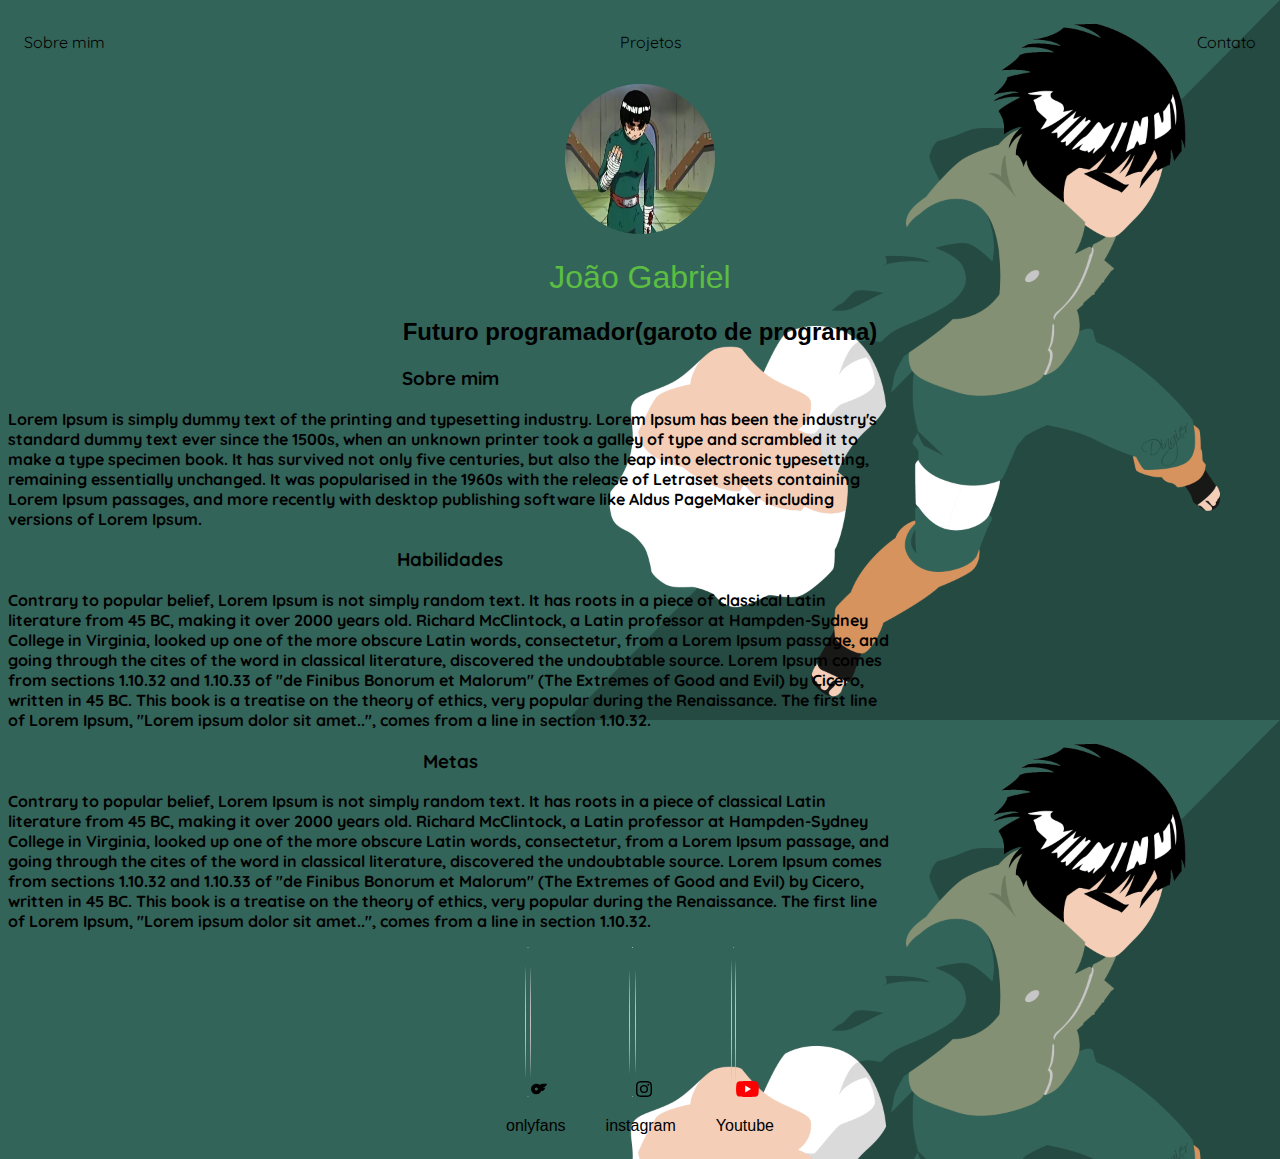
==== index.html @ d576b009 "teste" ====
<!DOCTYPE html>
<html lang="en">
<head>
    <meta charset="UTF-8">
    <meta name="viewport" content="width=device-width, initial-scale=1.0">
    <title>Gabs page</title>
    <link rel="stylesheet" href="index.css">
    <link rel="preconnect" href="https://fonts.googleapis.com">
<link rel="preconnect" href="https://fonts.gstatic.com" crossorigin>
<link href="https://fonts.googleapis.com/css2?family=Quicksand:wght@300..700&display=swap" rel="stylesheet">
</head>
<body>
    
        <nav>
            <ul>
                <li>
                    <a class="sobremimlink" href="index.html">Sobre mim</a>
                </li>
                <li>
                    <a class="projectslink" href="projects.html">Projetos</a>
                </li>
                <li>
                    <a class="contactslink" href="contacts.html">Contato</a>
                </li>
            </ul>
        </nav>
        <header>
        <div class="center">
            <img src="./image/rock lee.jpeg"></img>
        </div>
        <section>

            <div class="center">
                <h1>João Gabriel</h1>
                <h2>Futuro programador(garoto de programa)</h2>
            </div>
        </section>    

    </header>


    <main>
        <section>
            <div>
            <h3>Sobre mim</h3>
            <p class="sobremim">
                Lorem Ipsum is simply dummy text of the printing and typesetting industry. Lorem Ipsum has been the industry's standard dummy text ever since the 1500s, when an unknown printer took a galley of type and scrambled it to make a type specimen book. It has survived not only five centuries, but also the leap into electronic typesetting, remaining essentially unchanged. It was popularised in the 1960s with the release of Letraset sheets containing Lorem Ipsum passages, and more recently with desktop publishing software like Aldus PageMaker including versions of Lorem Ipsum.
            </p>
            </div>
            <div>
            <h3>Habilidades</h3>
            <p class="Habilidades">
                Contrary to popular belief, Lorem Ipsum is not simply random text. It has roots in a piece of classical Latin literature from 45 BC, making it over 2000 years old. Richard McClintock, a Latin professor at Hampden-Sydney College in Virginia, looked up one of the more obscure Latin words, consectetur, from a Lorem Ipsum passage, and going through the cites of the word in classical literature, discovered the undoubtable source. Lorem Ipsum comes from sections 1.10.32 and 1.10.33 of "de Finibus Bonorum et Malorum" (The Extremes of Good and Evil) by Cicero, written in 45 BC. This book is a treatise on the theory of ethics, very popular during the Renaissance. The first line of Lorem Ipsum, "Lorem ipsum dolor sit amet..", comes from a line in section 1.10.32.
            </p>
            </div>
            <div>
            <h3>Metas</h3>
            <p class="Metas">
                Contrary to popular belief, Lorem Ipsum is not simply random text. It has roots in a piece of classical Latin literature from 45 BC, making it over 2000 years old. Richard McClintock, a Latin professor at Hampden-Sydney College in Virginia, looked up one of the more obscure Latin words, consectetur, from a Lorem Ipsum passage, and going through the cites of the word in classical literature, discovered the undoubtable source. Lorem Ipsum comes from sections 1.10.32 and 1.10.33 of "de Finibus Bonorum et Malorum" (The Extremes of Good and Evil) by Cicero, written in 45 BC. This book is a treatise on the theory of ethics, very popular during the Renaissance. The first line of Lorem Ipsum, "Lorem ipsum dolor sit amet..", comes from a line in section 1.10.32.
            </p>
            </div>
        </section>

    </main>
    
    <footer>
        <a href="https://onlyfans.com" target="_blank" rel="noopener noreferrer">
        <img class="onlyfans"><svg xmlns="http://www.w3.org/2000/svg" width="1em" height="1em" viewBox="0 0 24 24"><path fill="currentColor" d="M24 4.003h-4.015c-3.45 0-5.3.197-6.748 1.957a7.996 7.996 0 1 0 2.103 9.211c3.182-.231 5.39-2.134 6.085-5.173c0 0-2.399.585-4.43 0c4.018-.777 6.333-3.037 7.005-5.995M5.61 11.999A2.391 2.391 0 0 1 9.28 9.97a2.966 2.966 0 0 1 2.998-2.528h.008c-.92 1.778-1.407 3.352-1.998 5.263A2.392 2.392 0 0 1 5.61 12Zm2.386-7.996a7.996 7.996 0 1 0 7.996 7.996a7.996 7.996 0 0 0-7.996-7.996m0 10.394A2.399 2.399 0 1 1 10.395 12a2.396 2.396 0 0 1-2.399 2.398Z"/></svg></img>
        <p>onlyfans</p></a>
        <a href="https://instagram.com" target="_blank" rel="noopener noreferrer">
        <img class="instagram"><svg xmlns="http://www.w3.org/2000/svg" width="16" height="16" fill="currentColor" class="bi bi-instagram" viewBox="0 0 16 16">
            <path d="M8 0C5.829 0 5.556.01 4.703.048 3.85.088 3.269.222 2.76.42a3.9 3.9 0 0 0-1.417.923A3.9 3.9 0 0 0 .42 2.76C.222 3.268.087 3.85.048 4.7.01 5.555 0 5.827 0 8.001c0 2.172.01 2.444.048 3.297.04.852.174 1.433.372 1.942.205.526.478.972.923 1.417.444.445.89.719 1.416.923.51.198 1.09.333 1.942.372C5.555 15.99 5.827 16 8 16s2.444-.01 3.298-.048c.851-.04 1.434-.174 1.943-.372a3.9 3.9 0 0 0 1.416-.923c.445-.445.718-.891.923-1.417.197-.509.332-1.09.372-1.942C15.99 10.445 16 10.173 16 8s-.01-2.445-.048-3.299c-.04-.851-.175-1.433-.372-1.941a3.9 3.9 0 0 0-.923-1.417A3.9 3.9 0 0 0 13.24.42c-.51-.198-1.092-.333-1.943-.372C10.443.01 10.172 0 7.998 0zm-.717 1.442h.718c2.136 0 2.389.007 3.232.046.78.035 1.204.166 1.486.275.373.145.64.319.92.599s.453.546.598.92c.11.281.24.705.275 1.485.039.843.047 1.096.047 3.231s-.008 2.389-.047 3.232c-.035.78-.166 1.203-.275 1.485a2.5 2.5 0 0 1-.599.919c-.28.28-.546.453-.92.598-.28.11-.704.24-1.485.276-.843.038-1.096.047-3.232.047s-2.39-.009-3.233-.047c-.78-.036-1.203-.166-1.485-.276a2.5 2.5 0 0 1-.92-.598 2.5 2.5 0 0 1-.6-.92c-.109-.281-.24-.705-.275-1.485-.038-.843-.046-1.096-.046-3.233s.008-2.388.046-3.231c.036-.78.166-1.204.276-1.486.145-.373.319-.64.599-.92s.546-.453.92-.598c.282-.11.705-.24 1.485-.276.738-.034 1.024-.044 2.515-.045zm4.988 1.328a.96.96 0 1 0 0 1.92.96.96 0 0 0 0-1.92m-4.27 1.122a4.109 4.109 0 1 0 0 8.217 4.109 4.109 0 0 0 0-8.217m0 1.441a2.667 2.667 0 1 1 0 5.334 2.667 2.667 0 0 1 0-5.334"/>
          </svg></img>
         <p>instagram</p></a>
        <a href="https://youtube.com" target="_blank" rel="noopener noreferrer">
        <img class="youtube"><svg xmlns="http://www.w3.org/2000/svg" width="1.43em" height="1em" viewBox="0 0 256 180"><path fill="#f00" d="M250.346 28.075A32.18 32.18 0 0 0 227.69 5.418C207.824 0 127.87 0 127.87 0S47.912.164 28.046 5.582A32.18 32.18 0 0 0 5.39 28.24c-6.009 35.298-8.34 89.084.165 122.97a32.18 32.18 0 0 0 22.656 22.657c19.866 5.418 99.822 5.418 99.822 5.418s79.955 0 99.82-5.418a32.18 32.18 0 0 0 22.657-22.657c6.338-35.348 8.291-89.1-.164-123.134"/><path fill="#fff" d="m102.421 128.06l66.328-38.418l-66.328-38.418z"/></svg></img>
        <p>Youtube</p>
        </a>
    </footer>
</body>
</html>
---- index.css ----
body {
    color:black;
    font-family: Arial, Helvetica, sans-serif;
    background-image: url(image/backgroundlee.png);
    background-size: 100%;
   
}
ul{
    display: flex;
    justify-content: space-between;
    list-style-type: none;
    align-items: center;
    padding: 16px;
}

a{
    color: white;
    text-decoration:none;
}

img{
    width: 150px;
    height: 150px;
    border-radius: 50%;
    border-color: #5bbe42;
}
    
.center {
    text-align: center;
    margin: 0 auto;

}

h1{
    color:#5bbe42;
    font-weight: 50;
}

h3{
    font-family:"Quicksand",Arial, Helvetica, sans-serif;
}

.sobremim{
    font-family: "Quicksand",Arial, Helvetica, sans-serif;
    color: black;
    font-weight: 700;
    text-align: left;
}

footer image {
    width: 10px;
    height: 10px;

}

footer{
    display: flex;
    justify-content: center;
    color: black;
}

.onlyfans {
    width: 10%;
    margin: auto;
    
}

.youtube {

    width: 10%;
    margin: auto;

}

.instagram {
    width: 10%;
    margin: auto;

}

  footer > a {
    margin-left: 20px;
    margin-right: 20px;
    text-align: center;
    color: black;

}

nav a{
    color: black;
    font-family: "Quicksand",Arial, Helvetica, sans-serif;
    border: 30px;
    border-radius: 50%;
}

.Habilidades{
    font-family: "Quicksand",Arial, Helvetica, sans-serif;
    color: black;
    font-weight: 700;
    text-align: left;
}

.Metas{
    font-family: "Quicksand",Arial, Helvetica, sans-serif;
    color: black;
    font-weight: 700;
    text-align: left;
}

main{
    text-align: center;
    margin-right: 30%;
}

.contactslink:hover{
    transition: 1s;
    color: #5bbe42;
}
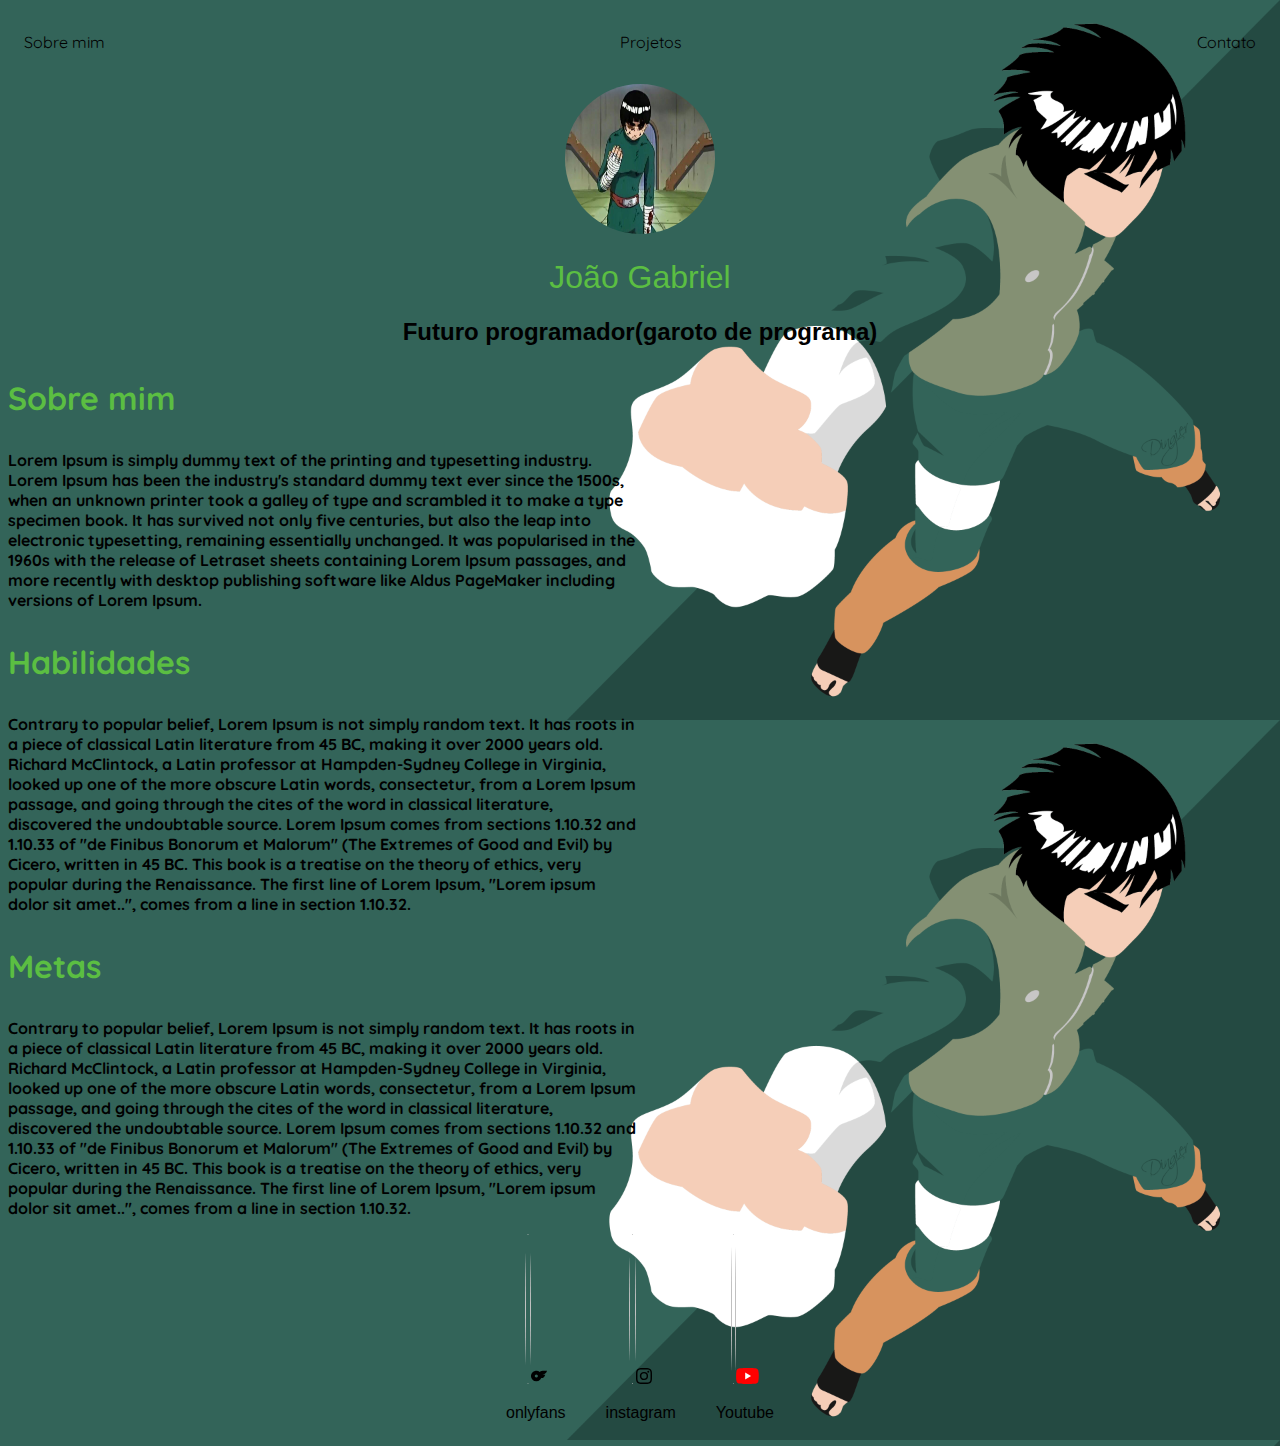
==== commit 8c65f062: "mudei o nome das class" ====
--- a/index.html
+++ b/index.html
@@ -49,13 +49,13 @@
             </div>
             <div>
             <h3>Habilidades</h3>
-            <p class="Habilidades">
+            <p class="habilidades">
                 Contrary to popular belief, Lorem Ipsum is not simply random text. It has roots in a piece of classical Latin literature from 45 BC, making it over 2000 years old. Richard McClintock, a Latin professor at Hampden-Sydney College in Virginia, looked up one of the more obscure Latin words, consectetur, from a Lorem Ipsum passage, and going through the cites of the word in classical literature, discovered the undoubtable source. Lorem Ipsum comes from sections 1.10.32 and 1.10.33 of "de Finibus Bonorum et Malorum" (The Extremes of Good and Evil) by Cicero, written in 45 BC. This book is a treatise on the theory of ethics, very popular during the Renaissance. The first line of Lorem Ipsum, "Lorem ipsum dolor sit amet..", comes from a line in section 1.10.32.
             </p>
             </div>
             <div>
             <h3>Metas</h3>
-            <p class="Metas">
+            <p class="metas">
                 Contrary to popular belief, Lorem Ipsum is not simply random text. It has roots in a piece of classical Latin literature from 45 BC, making it over 2000 years old. Richard McClintock, a Latin professor at Hampden-Sydney College in Virginia, looked up one of the more obscure Latin words, consectetur, from a Lorem Ipsum passage, and going through the cites of the word in classical literature, discovered the undoubtable source. Lorem Ipsum comes from sections 1.10.32 and 1.10.33 of "de Finibus Bonorum et Malorum" (The Extremes of Good and Evil) by Cicero, written in 45 BC. This book is a treatise on the theory of ethics, very popular during the Renaissance. The first line of Lorem Ipsum, "Lorem ipsum dolor sit amet..", comes from a line in section 1.10.32.
             </p>
             </div>
--- a/index.css
+++ b/index.css
@@ -34,10 +34,14 @@
 h1{
     color:#5bbe42;
     font-weight: 50;
+
 }
 
 h3{
     font-family:"Quicksand",Arial, Helvetica, sans-serif;
+    font-size: xx-large;
+    text-align: left;
+    color: #5bbe42;
 }
 
 .sobremim{
@@ -83,24 +87,22 @@
     margin-right: 20px;
     text-align: center;
     color: black;
-
 }
 
 nav a{
     color: black;
     font-family: "Quicksand",Arial, Helvetica, sans-serif;
     border: 30px;
-    border-radius: 50%;
 }
 
-.Habilidades{
+.habilidades{
     font-family: "Quicksand",Arial, Helvetica, sans-serif;
     color: black;
     font-weight: 700;
     text-align: left;
 }
 
-.Metas{
+.metas{
     font-family: "Quicksand",Arial, Helvetica, sans-serif;
     color: black;
     font-weight: 700;
@@ -108,13 +110,32 @@
 }
 
 main{
-    text-align: center;
-    margin-right: 30%;
+    text-align: right;
+    margin-right: 50%;
 }
 
 .contactslink:hover{
     transition: 1s;
     color: #5bbe42;
+    border: 5px green groove;
+    border-radius: 50%;
+    
+}
+
+.projectslink:hover{
+    transition: 1s;
+    color: #5bbe42;
+    border: 5px green groove;
+    border-radius: 50%;
+    
+}
+
+.sobremimlink:hover{
+    transition: 1s;
+    color: #5bbe42;
+    border: 5px green groove;
+    border-radius: 50%;
+    
 }
 
 
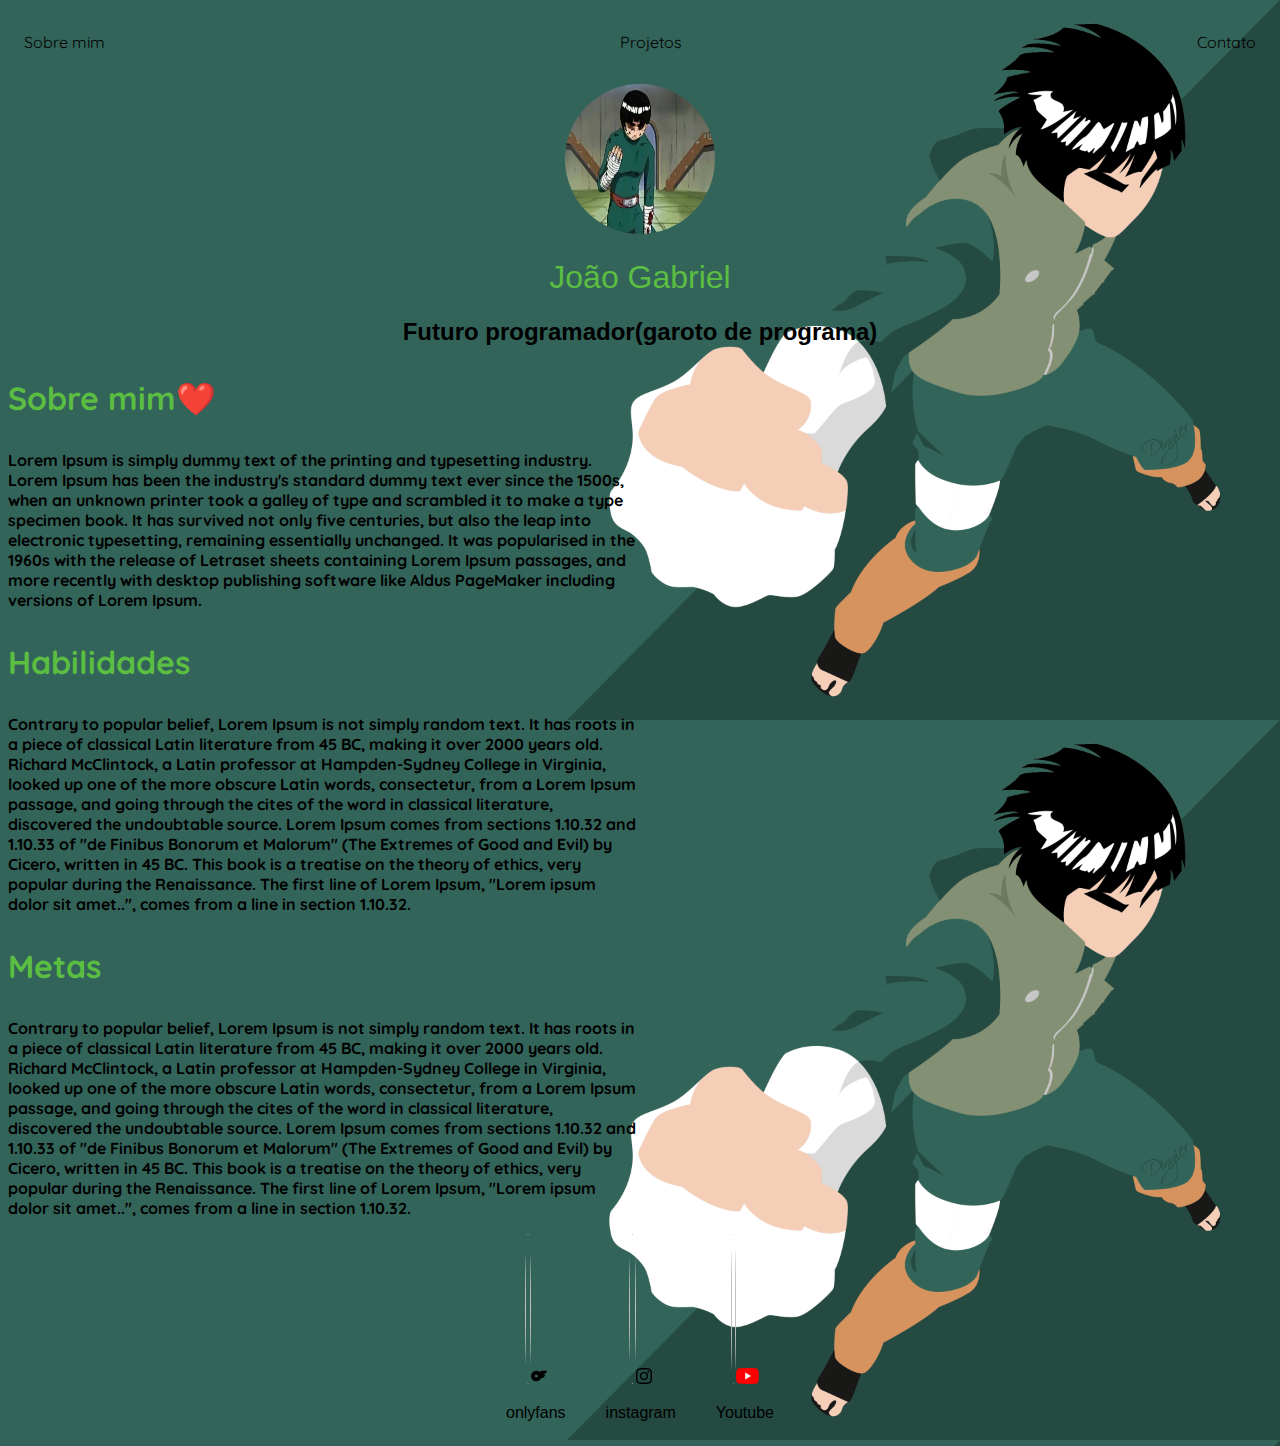
==== commit d7d3caad: "span" ====
--- a/index.html
+++ b/index.html
@@ -42,7 +42,7 @@
     <main>
         <section>
             <div>
-            <h3>Sobre mim</h3>
+            <h3>Sobre mim<span class="coracao">❤️</span></h3>
             <p class="sobremim">
                 Lorem Ipsum is simply dummy text of the printing and typesetting industry. Lorem Ipsum has been the industry's standard dummy text ever since the 1500s, when an unknown printer took a galley of type and scrambled it to make a type specimen book. It has survived not only five centuries, but also the leap into electronic typesetting, remaining essentially unchanged. It was popularised in the 1960s with the release of Letraset sheets containing Lorem Ipsum passages, and more recently with desktop publishing software like Aldus PageMaker including versions of Lorem Ipsum.
             </p>
--- a/index.css
+++ b/index.css
@@ -138,6 +138,9 @@
     
 }
 
+.coracao{
+    color: red;
+}
 
 
 
@@ -148,3 +151,4 @@
 
 
 
+
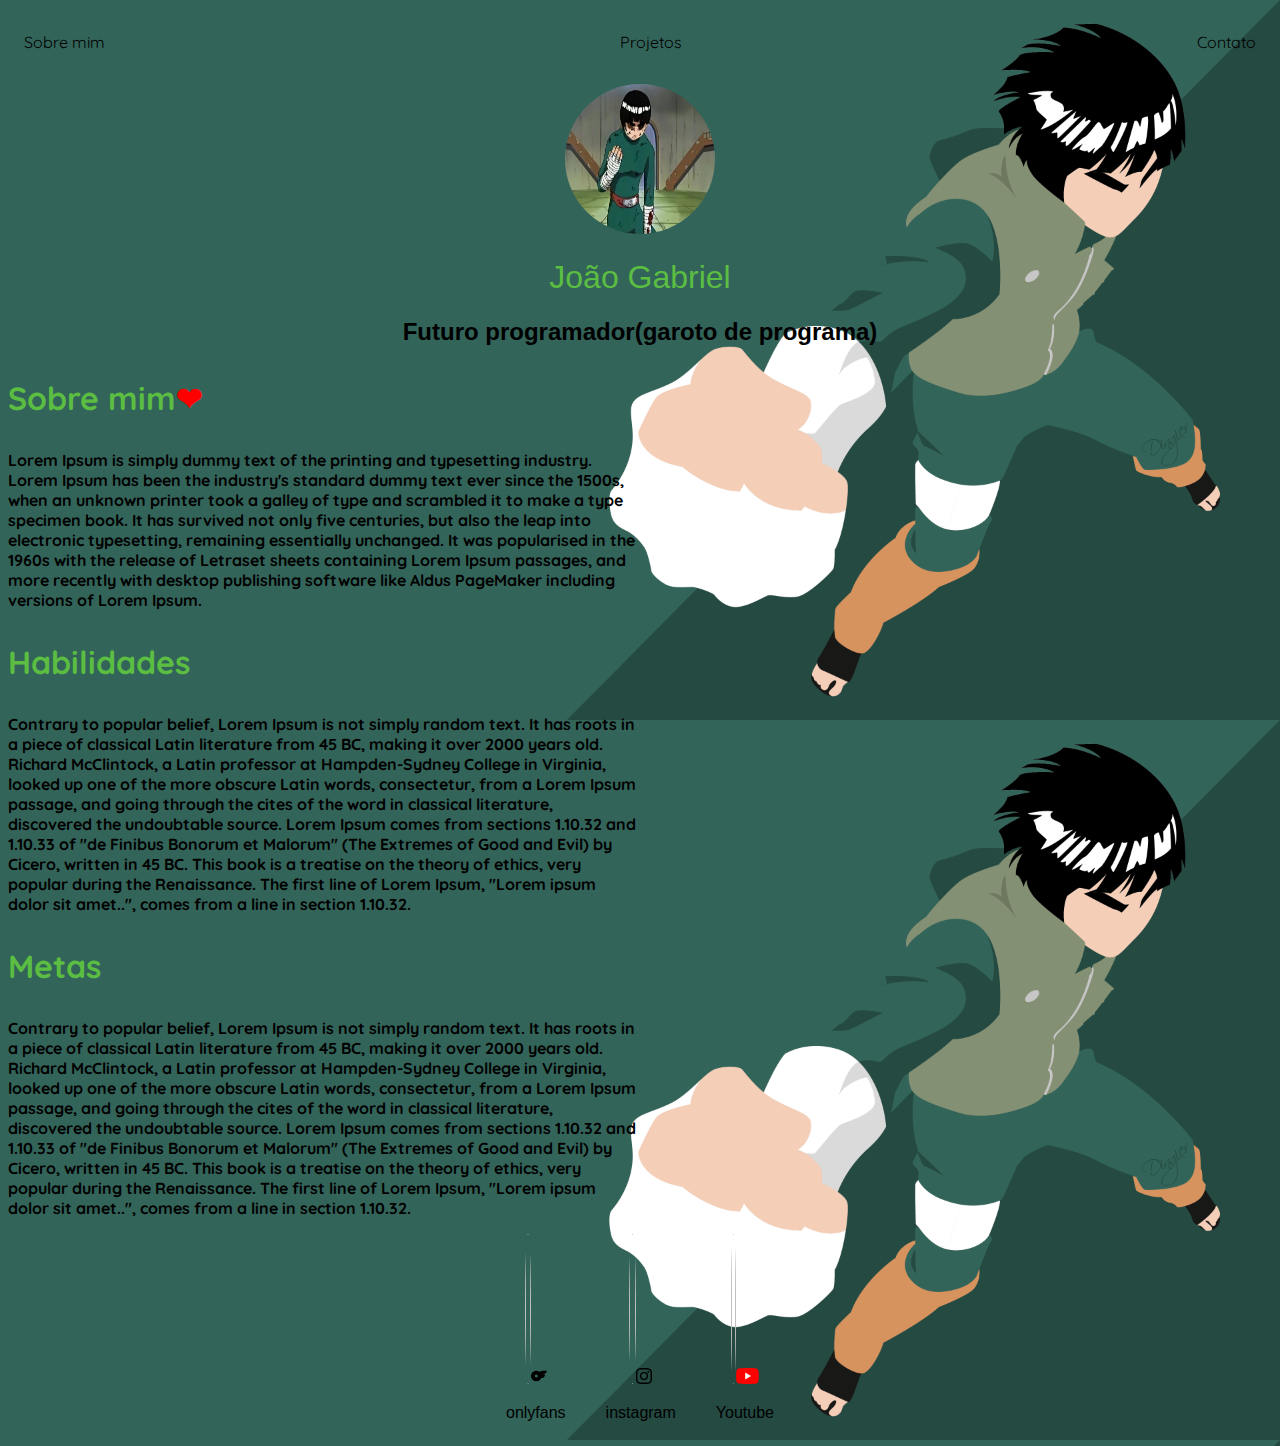
==== commit 4f443908: "Alteração do emoji alterado" ====
--- a/index.html
+++ b/index.html
@@ -42,7 +42,7 @@
     <main>
         <section>
             <div>
-            <h3>Sobre mim<span class="coracao">❤️</span></h3>
+            <h3>Sobre mim<span class="coracao">&#x2764;</span></h3>
             <p class="sobremim">
                 Lorem Ipsum is simply dummy text of the printing and typesetting industry. Lorem Ipsum has been the industry's standard dummy text ever since the 1500s, when an unknown printer took a galley of type and scrambled it to make a type specimen book. It has survived not only five centuries, but also the leap into electronic typesetting, remaining essentially unchanged. It was popularised in the 1960s with the release of Letraset sheets containing Lorem Ipsum passages, and more recently with desktop publishing software like Aldus PageMaker including versions of Lorem Ipsum.
             </p>
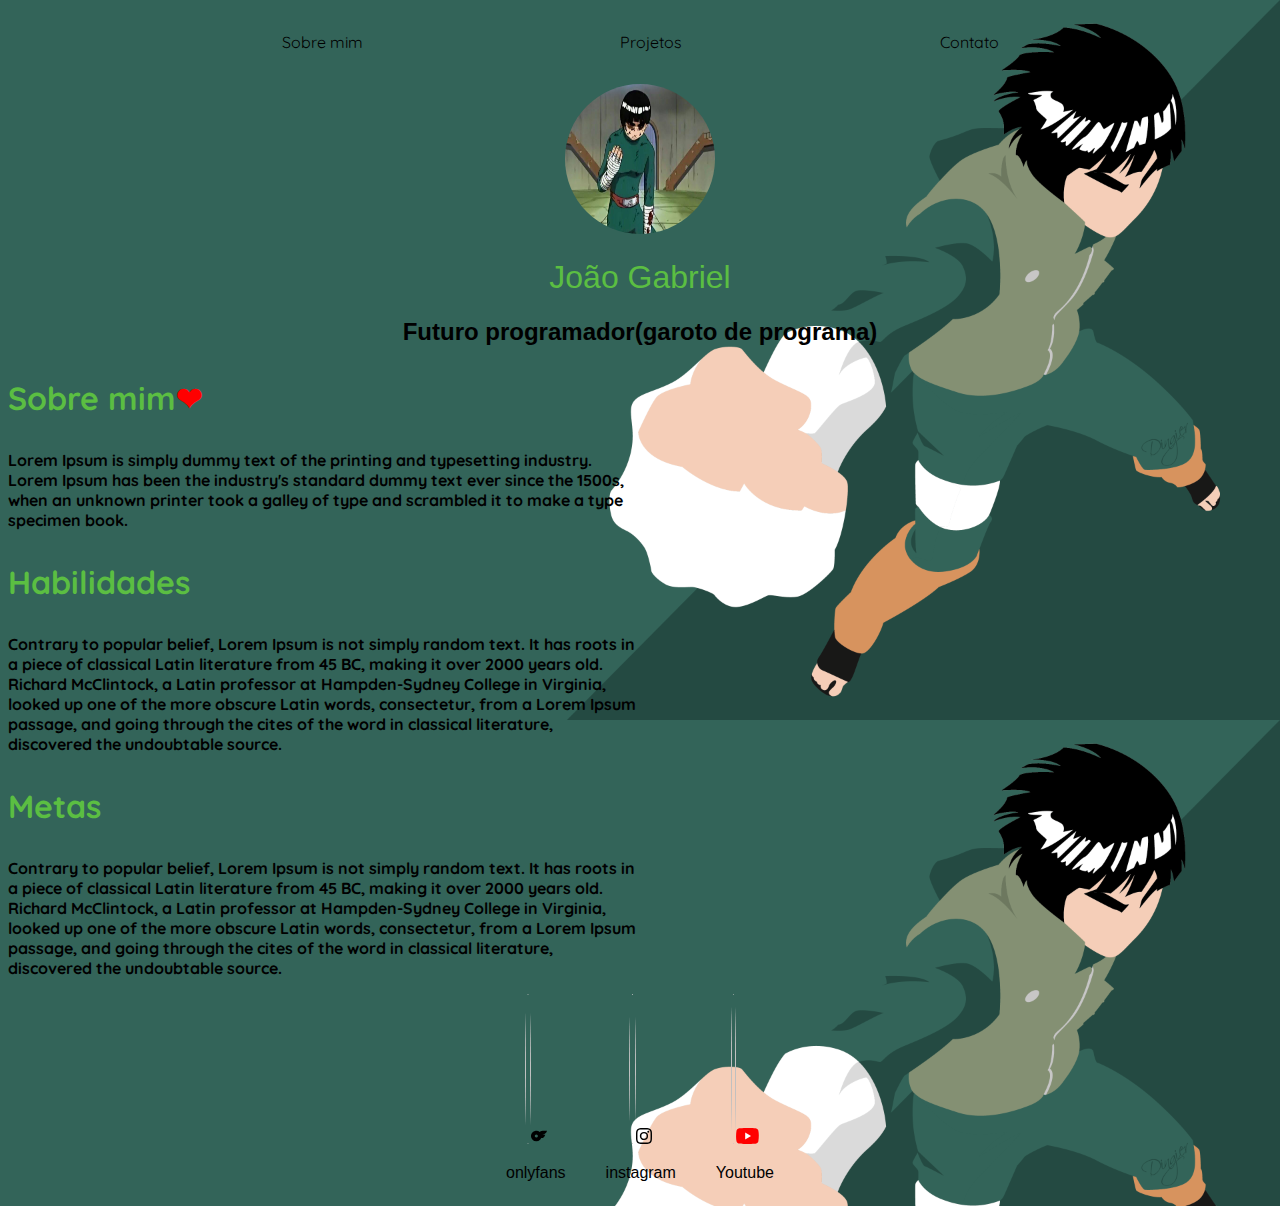
==== commit 667027aa: "botei a animação em todos la em cima e leves alterações" ====
--- a/index.html
+++ b/index.html
@@ -44,19 +44,19 @@
             <div>
             <h3>Sobre mim<span class="coracao">&#x2764;</span></h3>
             <p class="sobremim">
-                Lorem Ipsum is simply dummy text of the printing and typesetting industry. Lorem Ipsum has been the industry's standard dummy text ever since the 1500s, when an unknown printer took a galley of type and scrambled it to make a type specimen book. It has survived not only five centuries, but also the leap into electronic typesetting, remaining essentially unchanged. It was popularised in the 1960s with the release of Letraset sheets containing Lorem Ipsum passages, and more recently with desktop publishing software like Aldus PageMaker including versions of Lorem Ipsum.
+                Lorem Ipsum is simply dummy text of the printing and typesetting industry. Lorem Ipsum has been the industry's standard dummy text ever since the 1500s, when an unknown printer took a galley of type and scrambled it to make a type specimen book.
             </p>
             </div>
             <div>
             <h3>Habilidades</h3>
             <p class="habilidades">
-                Contrary to popular belief, Lorem Ipsum is not simply random text. It has roots in a piece of classical Latin literature from 45 BC, making it over 2000 years old. Richard McClintock, a Latin professor at Hampden-Sydney College in Virginia, looked up one of the more obscure Latin words, consectetur, from a Lorem Ipsum passage, and going through the cites of the word in classical literature, discovered the undoubtable source. Lorem Ipsum comes from sections 1.10.32 and 1.10.33 of "de Finibus Bonorum et Malorum" (The Extremes of Good and Evil) by Cicero, written in 45 BC. This book is a treatise on the theory of ethics, very popular during the Renaissance. The first line of Lorem Ipsum, "Lorem ipsum dolor sit amet..", comes from a line in section 1.10.32.
+                Contrary to popular belief, Lorem Ipsum is not simply random text. It has roots in a piece of classical Latin literature from 45 BC, making it over 2000 years old. Richard McClintock, a Latin professor at Hampden-Sydney College in Virginia, looked up one of the more obscure Latin words, consectetur, from a Lorem Ipsum passage, and going through the cites of the word in classical literature, discovered the undoubtable source.
             </p>
             </div>
             <div>
             <h3>Metas</h3>
             <p class="metas">
-                Contrary to popular belief, Lorem Ipsum is not simply random text. It has roots in a piece of classical Latin literature from 45 BC, making it over 2000 years old. Richard McClintock, a Latin professor at Hampden-Sydney College in Virginia, looked up one of the more obscure Latin words, consectetur, from a Lorem Ipsum passage, and going through the cites of the word in classical literature, discovered the undoubtable source. Lorem Ipsum comes from sections 1.10.32 and 1.10.33 of "de Finibus Bonorum et Malorum" (The Extremes of Good and Evil) by Cicero, written in 45 BC. This book is a treatise on the theory of ethics, very popular during the Renaissance. The first line of Lorem Ipsum, "Lorem ipsum dolor sit amet..", comes from a line in section 1.10.32.
+                Contrary to popular belief, Lorem Ipsum is not simply random text. It has roots in a piece of classical Latin literature from 45 BC, making it over 2000 years old. Richard McClintock, a Latin professor at Hampden-Sydney College in Virginia, looked up one of the more obscure Latin words, consectetur, from a Lorem Ipsum passage, and going through the cites of the word in classical literature, discovered the undoubtable source.
             </p>
             </div>
         </section>
--- a/index.css
+++ b/index.css
@@ -7,7 +7,7 @@
 }
 ul{
     display: flex;
-    justify-content: space-between;
+    justify-content: space-evenly;
     list-style-type: none;
     align-items: center;
     padding: 16px;
@@ -117,25 +117,32 @@
 .contactslink:hover{
     transition: 1s;
     color: #5bbe42;
-    border: 5px green groove;
-    border-radius: 50%;
-    
+    border: 1px black solid;
+    border-radius: 5px;
+    padding: 10px;
+    background-color:#5bbe42;
+    color: black;
 }
 
 .projectslink:hover{
     transition: 1s;
     color: #5bbe42;
-    border: 5px green groove;
-    border-radius: 50%;
-    
+    border: 1px black solid;
+    border-radius: 5px;
+    padding: 10px;
+    background-color:#5bbe42;
+    color: black;
 }
+
 
 .sobremimlink:hover{
     transition: 1s;
     color: #5bbe42;
-    border: 5px green groove;
-    border-radius: 50%;
-    
+    border: 1px black solid;
+    border-radius: 5px;
+    padding: 10px;
+    background-color:#5bbe42;
+    color: black;
 }
 
 .coracao{
@@ -152,3 +159,5 @@
 
 
 
+
+
